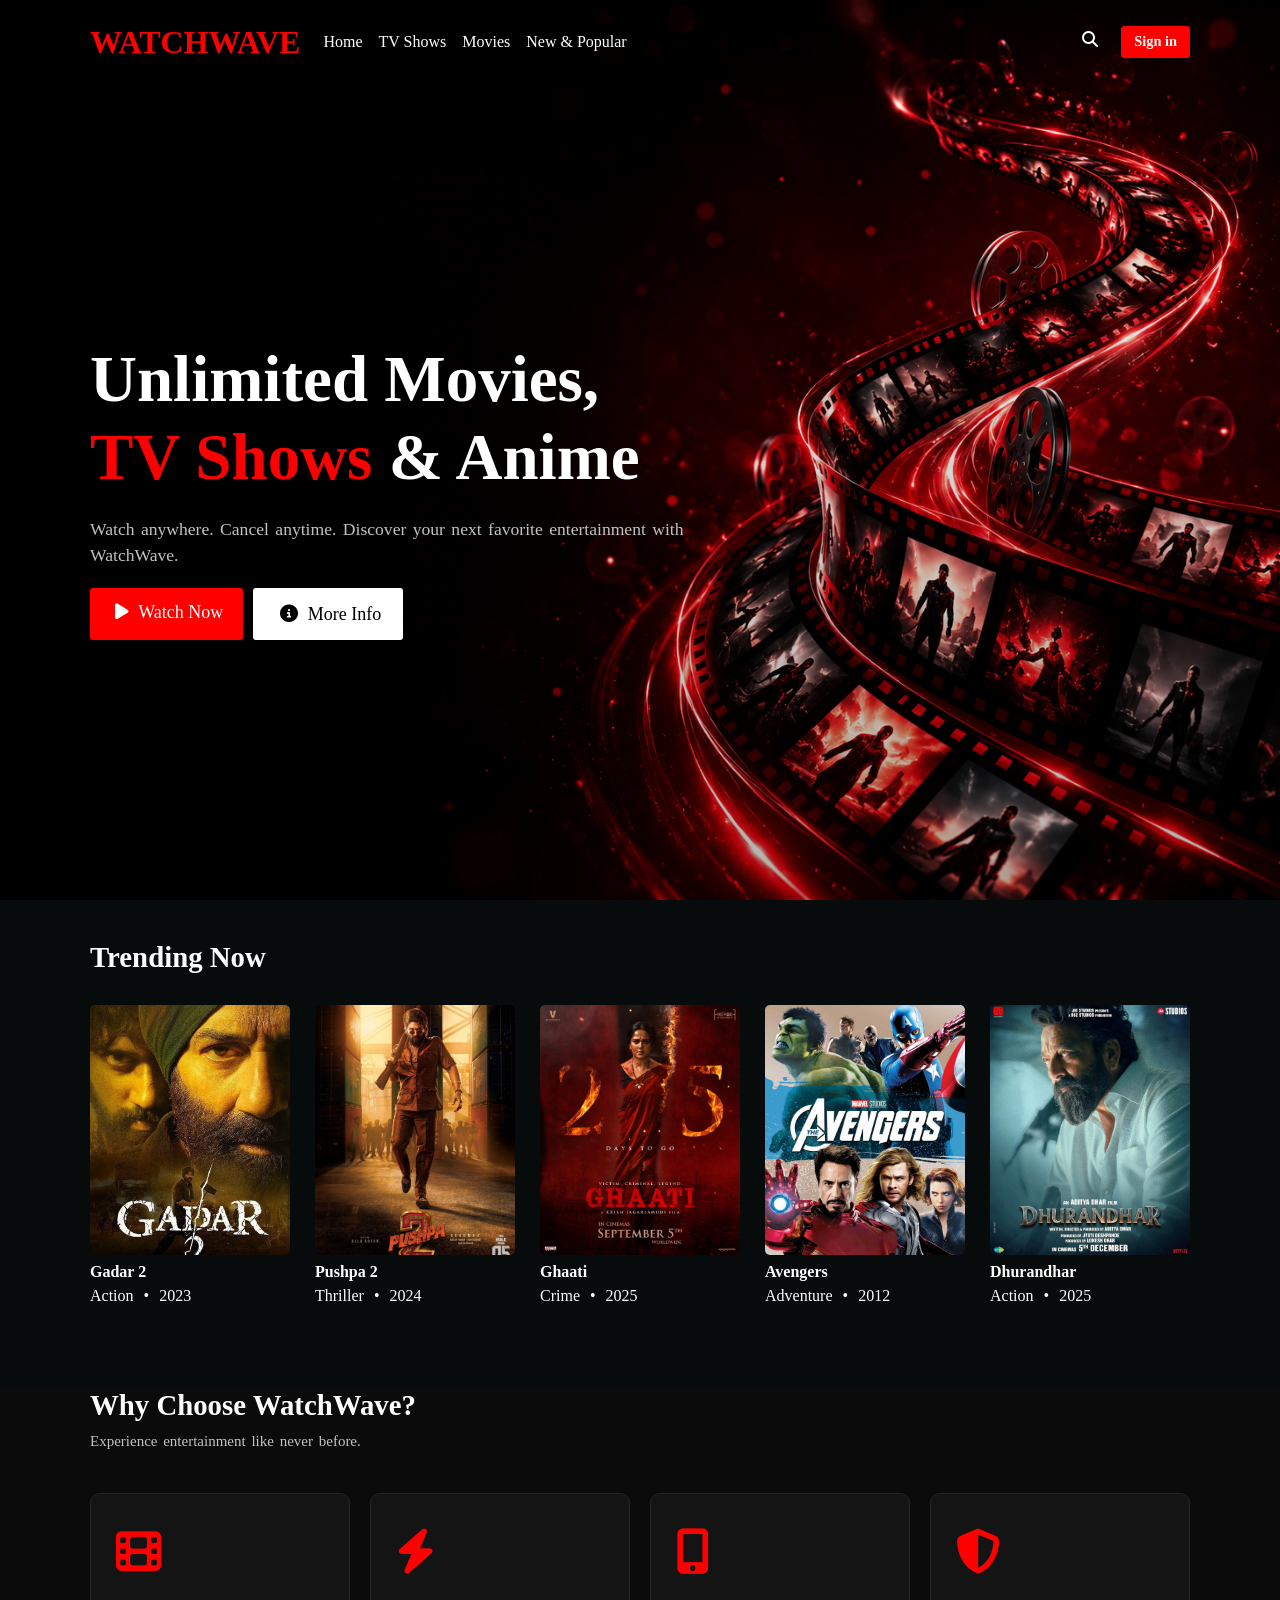
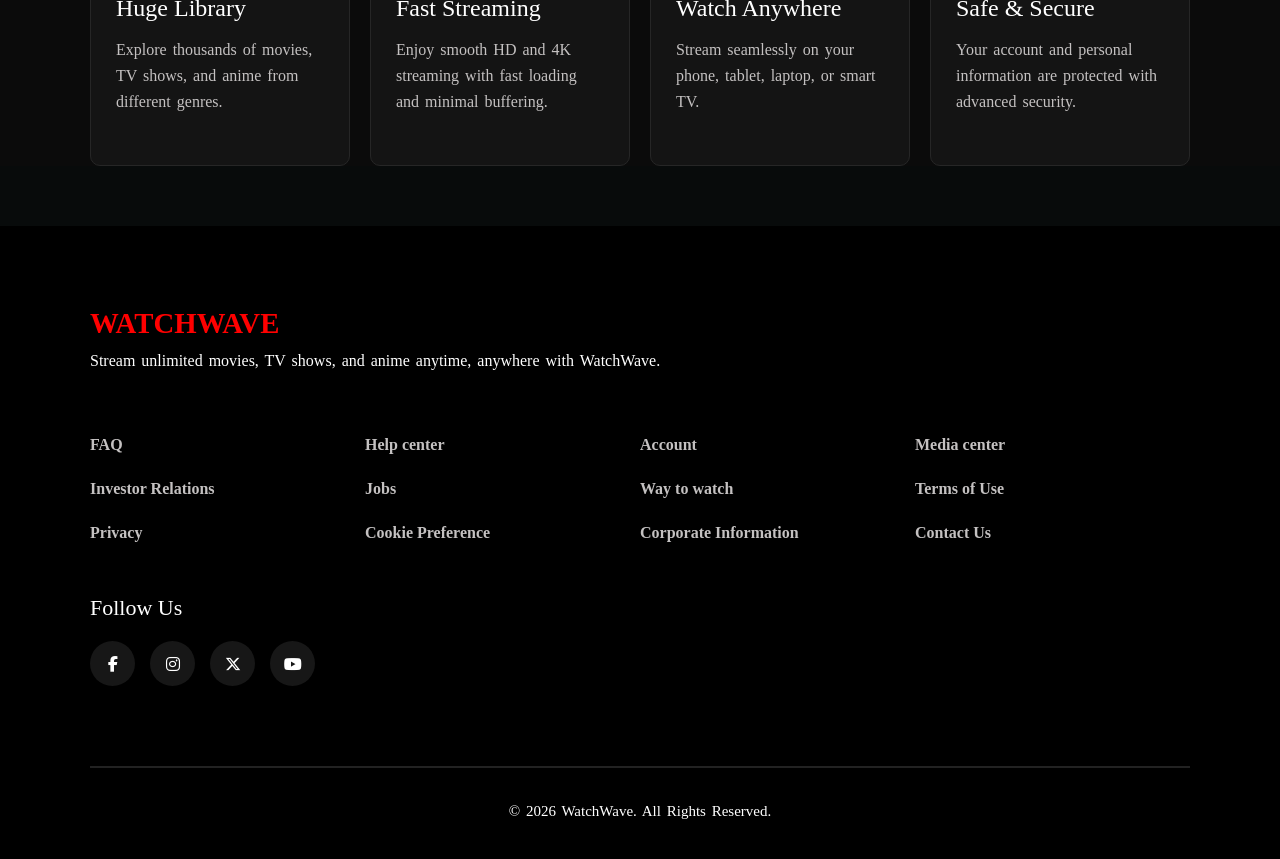
==== HTML/01-index.html @ ac5a66ee "Updated index.html, Add Faq page" ====
<!DOCTYPE html>
<html lang="en">

<head>
    <meta charset="UTF-8">
    <meta name="viewport" content="width=device-width, initial-scale=1.0">
    <title>Watchwave</title>
    <link rel="stylesheet" href="https://cdnjs.cloudflare.com/ajax/libs/font-awesome/6.5.1/css/all.min.css">
    <link href="https://cdn.jsdelivr.net/npm/bootstrap@5.3.8/dist/css/bootstrap.min.css" rel="stylesheet">
    <link rel="stylesheet" href="https://cdn.jsdelivr.net/npm/bootstrap-icons@1.11.3/font/bootstrap-icons.min.css">
    <link rel="icon" href="../Image/logo.png">
    <link rel="stylesheet" href="../CSS/01-index.css">
</head>

<body>
    <header>
        <nav class="navbar navbar-expand-lg">
            <div class="container">
                <div class="logo">
                    <button class="navbar-toggler" type="button" data-bs-toggle="collapse" data-bs-target="#navbarNav">
                        <span class="navbar-toggler-icon"></span>
                    </button>

                    <div class="navbar-logo">
                        WATCHWAVE
                    </div>
                </div>
                <div class="collapse navbar-collapse" id="navbarNav">
                    <ul class="navbar-nav">
                        <li class="nav-item"><a class="nav-link" href="#">Home</a></li>
                        <li class="nav-item"><a class="nav-link" href="#">TV Shows</a></li>
                        <li class="nav-item"><a class="nav-link" href="#">Movies</a></li>
                        <li class="nav-item"><a class="nav-link" href="#">New & Popular</a></li>
                    </ul>
                </div>
                <div class="navbar-content">
                    <button type="button" aria-label="search"><i class="fa-solid fa-search"></i></button>
                    <a href="../HTML/Sign-in.html">Sign in</a>
                </div>
            </div>
        </nav>
    </header>
    <main>
        <section class="Home">
            <div class="container welcome">
                <div class="home-content">
                    <h1>Unlimited Movies,<br><span>TV Shows </span>& Anime</h1>
                    <p>
                        Watch anywhere. Cancel anytime.
                        Discover your next favorite entertainment with WatchWave.
                    </p>
                    <div class="buttons">
                        <a href="#" class="watch">
                            <i class="fa-solid fa-play"></i>
                            Watch Now
                        </a>
                        <a href="#" class="info">
                            <i class="fa-solid fa-circle-info"></i>
                            More Info
                        </a>
                    </div>
                </div>
            </div>
        </section>
        <section class="Trending">
            <div class="container">
                <h2 class="heading">Trending Now</h2>
                <div class="movie-container">
                    <div class="movie">
                        <img src="../Image/movie1.jpeg" alt="Gadar 2 poster">
                        <div class="movie-name"><strong>Gadar 2</strong></div>
                        <div class="movie-date">
                            <span>Action</span>
                            <span>&bull;</span>
                            <span>2023</span>
                        </div>
                    </div>
                    <div class="movie">
                        <img src="../Image/movie2.jpeg" alt="Pushpa poster">
                        <div class="movie-name"><strong>Pushpa 2</strong></div>
                        <div class="movie-date">
                            <span>Thriller</span>
                            <span>&bull;</span>
                            <span>2024</span>
                        </div>
                    </div>
                    <div class="movie">
                        <img src="../Image/movie3.jpeg" alt="Ghaati poster">
                        <div class="movie-name"><strong>Ghaati</strong></div>
                        <div class="movie-date">
                            <span>Crime</span>
                            <span>&bull;</span>
                            <span>2025</span>
                        </div>
                    </div>
                    <div class="movie">
                        <img src="../Image/movie4.jpeg" alt="Avengers poster">
                        <div class="movie-name"><strong>Avengers</strong></div>
                        <div class="movie-date">
                            <span>Adventure</span>
                            <span>&bull;</span>
                            <span>2012</span>
                        </div>
                    </div>
                    <div class="movie">
                        <img src="../Image/movie5.jpeg" alt="Dhurandhar poster">
                        <div class="movie-name"><strong>Dhurandhar</strong></div>
                        <div class="movie-date">
                            <span>Action</span>
                            <span>&bull;</span>
                            <span>2025</span>
                        </div>
                    </div>
                    <div class="movie">
                        <img src="../Image/movie6.jpeg" alt="Jan neta poster">
                        <div class="movie-name"><strong>Jan Neta</strong></div>
                        <div class="movie-date">
                            <span>Action</span>
                            <span>&bull;</span>
                            <span>Upcoming</span>
                        </div>
                    </div>
                    <div class="movie">
                        <img src="../Image/movie7.jpeg" alt="Bloody daddy poster">
                        <div class="movie-name"><strong>Bloody Daddy</strong></div>
                        <div class="movie-date">
                            <span>Thriller</span>
                            <span>&bull;</span>
                            <span>2023</span>
                        </div>
                    </div>
                    <div class="movie">
                        <img src="../Image/movie8.jpeg" alt="Jailer poster">
                        <div class="movie-name"><strong>Jailer</strong></div>
                        <div class="movie-date">
                            <span>Action</span>
                            <span>&bull;</span>
                            <span>2023</span>
                        </div>
                    </div>
                    <div class="movie">
                        <img src="../Image/movie9.jpeg" alt="Nagabandham poster">
                        <div class="movie-name"><strong>Nagabandham</strong></div>
                        <div class="movie-date">
                            <span>Thriller</span>
                            <span>&bull;</span>
                            <span>2026</span>
                        </div>
                    </div>
                    <div class="movie">
                        <img src="../Image/movie10.jpeg" alt="Peddi poster">
                        <div class="movie-name"><strong>Peddi</strong></div>
                        <div class="movie-date">
                            <span>Sport</span>
                            <span>&bull;</span>
                            <span>2026</span>
                        </div>
                    </div>
                </div>
            </div>
        </section>
        <section class="why-watchwave">
            <div class="container">
                <div class="section-title">
                    <h2>Why Choose WatchWave?</h2>
                    <p>Experience entertainment like never before.</p>
                </div>
                <div class="feature-container">
                    <div class="feature-card">
                        <i class="fa-solid fa-film"></i>
                        <h3>Huge Library</h3>
                        <p>
                            Explore thousands of movies, TV shows, and anime from different genres.
                        </p>
                    </div>
                    <div class="feature-card">
                        <i class="fa-solid fa-bolt"></i>
                        <h3>Fast Streaming</h3>
                        <p>
                            Enjoy smooth HD and 4K streaming with fast loading and minimal buffering.
                        </p>
                    </div>
                    <div class="feature-card">
                        <i class="fa-solid fa-mobile-screen-button"></i>
                        <h3>Watch Anywhere</h3>
                        <p>
                            Stream seamlessly on your phone, tablet, laptop, or smart TV.
                        </p>
                    </div>
                    <div class="feature-card">
                        <i class="fa-solid fa-shield-halved"></i>
                        <h3>Safe & Secure</h3>
                        <p>
                            Your account and personal information are protected with advanced security.
                        </p>
                    </div>
                </div>
            </div>
        </section>
    </main>
    <footer>
        <div class="container">
            <div class="footer-logo">
                <h2>WATCHWAVE</h2>
                <p>
                    Stream unlimited movies, TV shows, and anime anytime, anywhere with WatchWave.
                </p>
            </div>
            <div class="footer-item">
                <ul>
                    <li><a href="../HTML/02-faq.html">FAQ</a></li>
                    <li><a href="../HTML/06-investor.html">Investor Relations</a></li>
                    <li><a href="../HTML/10-privacy.html">Privacy</a></li>

                </ul>
                <ul>
                    <li><a href="../HTML/03-help-center.html">Help center</a></li>
                    <li><a href="../HTML/07-job.html">Jobs</a></li>
                    <li><a href="../HTML/11-cookie.html">Cookie Preference</a></li>

                </ul>
                <ul>
                    <li><a href="../HTML/04-sign-in.html">Account</a></li>
                    <li><a href="../HTML/08-way-to-watch.html">Way to watch</a></li>
                    <li><a href="../HTML/12-corporate.html">Corporate Information</a></li>
                </ul>
                <ul>
                    <li><a href="../HTML/05-media-center.html">Media center</a></li>
                    <li><a href="../HTML/09-term-of-use.html">Terms of Use</a></li>
                    <li><a href="../HTML/13-contact-us.html">Contact Us</a></li>
                </ul>
            </div>
            <div class="footer-social">
                <h3>Follow Us</h3>
                <div class="social-icons">
                    <a href="#"><i class="fab fa-facebook-f"></i></a>
                    <a href="#"><i class="fab fa-instagram"></i></a>
                    <a href="#"><i class="fab fa-x-twitter"></i></a>
                    <a href="#"><i class="fab fa-youtube"></i></a>
                </div>
            </div>
            <hr>
            <div class="copyright">
                <p>© 2026 WatchWave. All Rights Reserved.</p>
            </div>
        </div>
    </footer>


    <script src="https://cdn.jsdelivr.net/npm/bootstrap@5.3.8/dist/js/bootstrap.bundle.min.js"></script>
</body>

</html>
---- CSS/01-index.css ----
* {
    padding: 0;
    margin: 0;
    box-sizing: border-box;
}

body {
    font-family: auto;
    background-color: rgb(8, 11, 11);

}

html {
    scroll-behavior: smooth;
}

.container {
    padding-inline: 20px;
}

.Home {
    background-image: linear-gradient(rgba(0, 0, 0, -0.2), rgba(0, 0, 0, .3)), url(../Image/Background.png);
    height: 100vh;
    background-size: cover;
    background-repeat: no-repeat;
    position: relative;
    background-position: center center;
}

header {
    position: absolute;
    width: 100%;
}

.navbar .container {
    z-index: 2;
    padding: 10px 20px;
}

a {
    text-decoration: none;
}

p {
    word-spacing: 2px;
    color: rgb(196, 193, 193);
}

.logo {
    display: flex;
    align-items: center;
    text-align: center;
}

.navbar-logo {
    color: red;
    font-size: 2rem;
    font-weight: 600;
}

.navbar-toggler-icon {
    filter: brightness(0) invert(1);
}

.navbar-toggler:focus {
    box-shadow: none;
}

.navbar-nav {
    padding: 0px 0px 0px 15px;
}

.nav-link {
    color: white;
    transition: .3s;
}

.nav-link:hover {
    color: red;
}

.navbar-content {
    display: flex;
    justify-content: space-between;
    max-width: 120px;
    width: 100%;
}

.navbar button {
    background: transparent;
    color: white;
    border: none;
    padding: 0px 12px 4px 12px;
    cursor: pointer;
}

.navbar-content a {
    background-color: red;
    color: white;
    border: 1px solid red;
    border-radius: 3px;
    padding: 4px 12px;
    font-size: 0.9rem;
    font-weight: 600;
    transition: .3s;
}

.navbar-content a:hover {
    background: #c40000;
    border-color: #c40000;
}

.welcome {
    display: flex;
    align-items: center;
    height: 100vh;
    color: white;
}

.home-content {
    max-width: 650px;
    margin-top: 80px;
    z-index: 2;
}

.home-content h1 {
    font-size: 65px;
    font-weight: revert;

}

.home-content h1 span {
    color: red;
}

.home-content p {
    font-size: 1.1rem;
    margin: 20px 0;
}

.buttons {
    display: flex;
    gap: 10px;
}

.buttons a {
    padding: 10px 20px;
    border-radius: 3px;
    font-size: 18px;
    transition: .3s;
}

.watch {
    background: red;
    color: white;
}

.watch:hover {
    background: #c40000;
}

.info {
    border: 2px solid white;
    background: white;
    color: black;
}

.buttons i {
    padding: 5px 5px 0px 5px;
}

.heading {
    font-size: 1.8rem;
    font-weight: 600;
    color: white;
    margin: 40px 0px 10px 0px;
}

.movie-container {
    display: flex;
    flex-direction: row;
    gap: 25px;
    overflow: auto;
    background: transparent;
}

::-webkit-scrollbar {
    display: none;
}

.movie {
    color: white;
    transition: 0.3s;
    margin: 20px 0px;
    cursor: pointer;
    transition: .3s;
}

.movie:hover {
    transform: translateY(-10px) scale(1.05);
}

.movie-container .movie:nth-child(1):hover {
    margin-left: 8px;
}

.movie img {
    width: 200px;
    height: 250px;

    border-radius: 5px;
    object-fit: cover;
}

.movie img:hover {
    border: 2px solid white;
}

.movie-name {
    margin: 5px 0px 0px 0px;
}

.movie-date {
    display: flex;
    gap: 10px;
    font-weight: 100;
}

.why-watchwave {
    background: #0b0b0b;
}

.why-watchwave .container {
    margin: 60px auto;
}

.section-title {

    margin-bottom: 40px;
}

.section-title h2 {
    font-size: 1.8rem;
    color: white;
    font-weight: 600;
}

.section-title p {

    font-size: 15px;
}

.feature-container {
    display: grid;
    grid-template-columns: repeat(4, 1fr);
    gap: 20px;
}

.feature-card {
    background: #141414;
    padding: 35px 25px;
    border-radius: 10px;
    transition: .3s;
    border: 1px solid #262626;
}

.feature-card:hover {
    transform: translateY(-10px);
    border-color: #E50914;
    box-shadow: 0 0 20px rgba(229, 9, 20, .3);
}

.feature-card i {
    font-size: 45px;
    color: red;
    margin-bottom: 20px;
}

.feature-card h3 {
    color: white;
    margin-bottom: 15px;
    font-size: 24px;
}

.feature-card p {
    line-height: 1.6;
    font-size: 16px;
}

footer {
    background-color: #000;
    padding: 40px 0px 20px 0px;
}

.footer-logo h2 {
    color: rgb(255, 0, 0);
    font-size: 1.8rem;
    font-weight: 600;
    padding: 40px 0px 0px 0px;
}

.footer-logo p {
    margin-bottom: 50px;
    font-size: 1rem;
    color: white;
}

.footer-item {
    display: grid;
    grid-template-columns: repeat(4, 1fr);
}

footer ul {
    padding-left: 0px;
    margin: 0px;


}

footer ul li {
    padding: 10px 0px;
    list-style: none;

}

footer a {
    color: rgb(196, 193, 193);
    font-weight: 600;

}

footer a:hover {
    text-decoration: underline;
    color: white;
}

.footer-social h3 {
    margin: 40px 0px 20px 0px;
    font-size: 22px;
    color: white;
}


.social-icons {
    display: flex;
    gap: 15px;
}

.social-icons a {
    width: 45px;
    height: 45px;
    background: #171717;
    color: white;
    display: flex;
    justify-content: center;
    align-items: center;
    border-radius: 50%;
    text-decoration: none;
    transition: .3s;

}

.social-icons a:hover {
    background: red;
    transform: translateY(-5px);
}

footer hr {
    margin: 5rem 0rem 2rem 0rem;
    border: 1px solid #222;
    opacity: 1.25;
}

.copyright p {
    text-align: center;
    color: white;
    font-size: 15px;
}


@media(max-width:991px) {
    .feature-container {
        grid-template-columns: repeat(2, 1fr);
    }
}


@media(max-width:768px) {
    .Home {
        background-position: 52% center;
    }

    .home-content h1 {
        font-size: 59px;
    }

    .heading {
        font-size: 1.5rem;
    }

    .movie img {
        width: 180px;
        height: 230px;
    }

    .feature-container {
        grid-template-columns: 1fr;
    }

    .footer-item {

        grid-template-columns: repeat(2, 1fr);
    }
}


@media(max-width:480px) {
    .navbar-logo {
        font-size: 1.5rem;

    }

    .navbar-content {
        max-width: 110px;
        width: 100%
    }

    .home-content h1 {
        font-size: 50px;
    }

    .home-content p {
        font-size: 1rem;
    }

    .home-content .buttons a {
        padding: 10px 15px;
    }

    .heading {
        font-size: 1.3rem;
    }

    .section-title h2 {
        font-size: 1.3rem;
    }

    .movie img {
        width: 150px;
        height: 200px;
    }

    .footer-item {
        grid-template-columns: 1fr;
    }

    .footer-logo {
        font-size: 1.5rem;
    }

    .footer-logo p {
        margin-bottom: 50px;
        font-size: .9rem;
    }

    footer ul li {
        padding: 7px 0px;
    }

    footer a {
        font-size: .8rem;
    }

    footer p {
        font-size: 0.7rem;
    }
}

@media(max-width:395px) {
    .navbar-content {
        margin: 10px 0px 0px 10px;
    }

    .buttons a {
        font-size: 14px;
    }
}
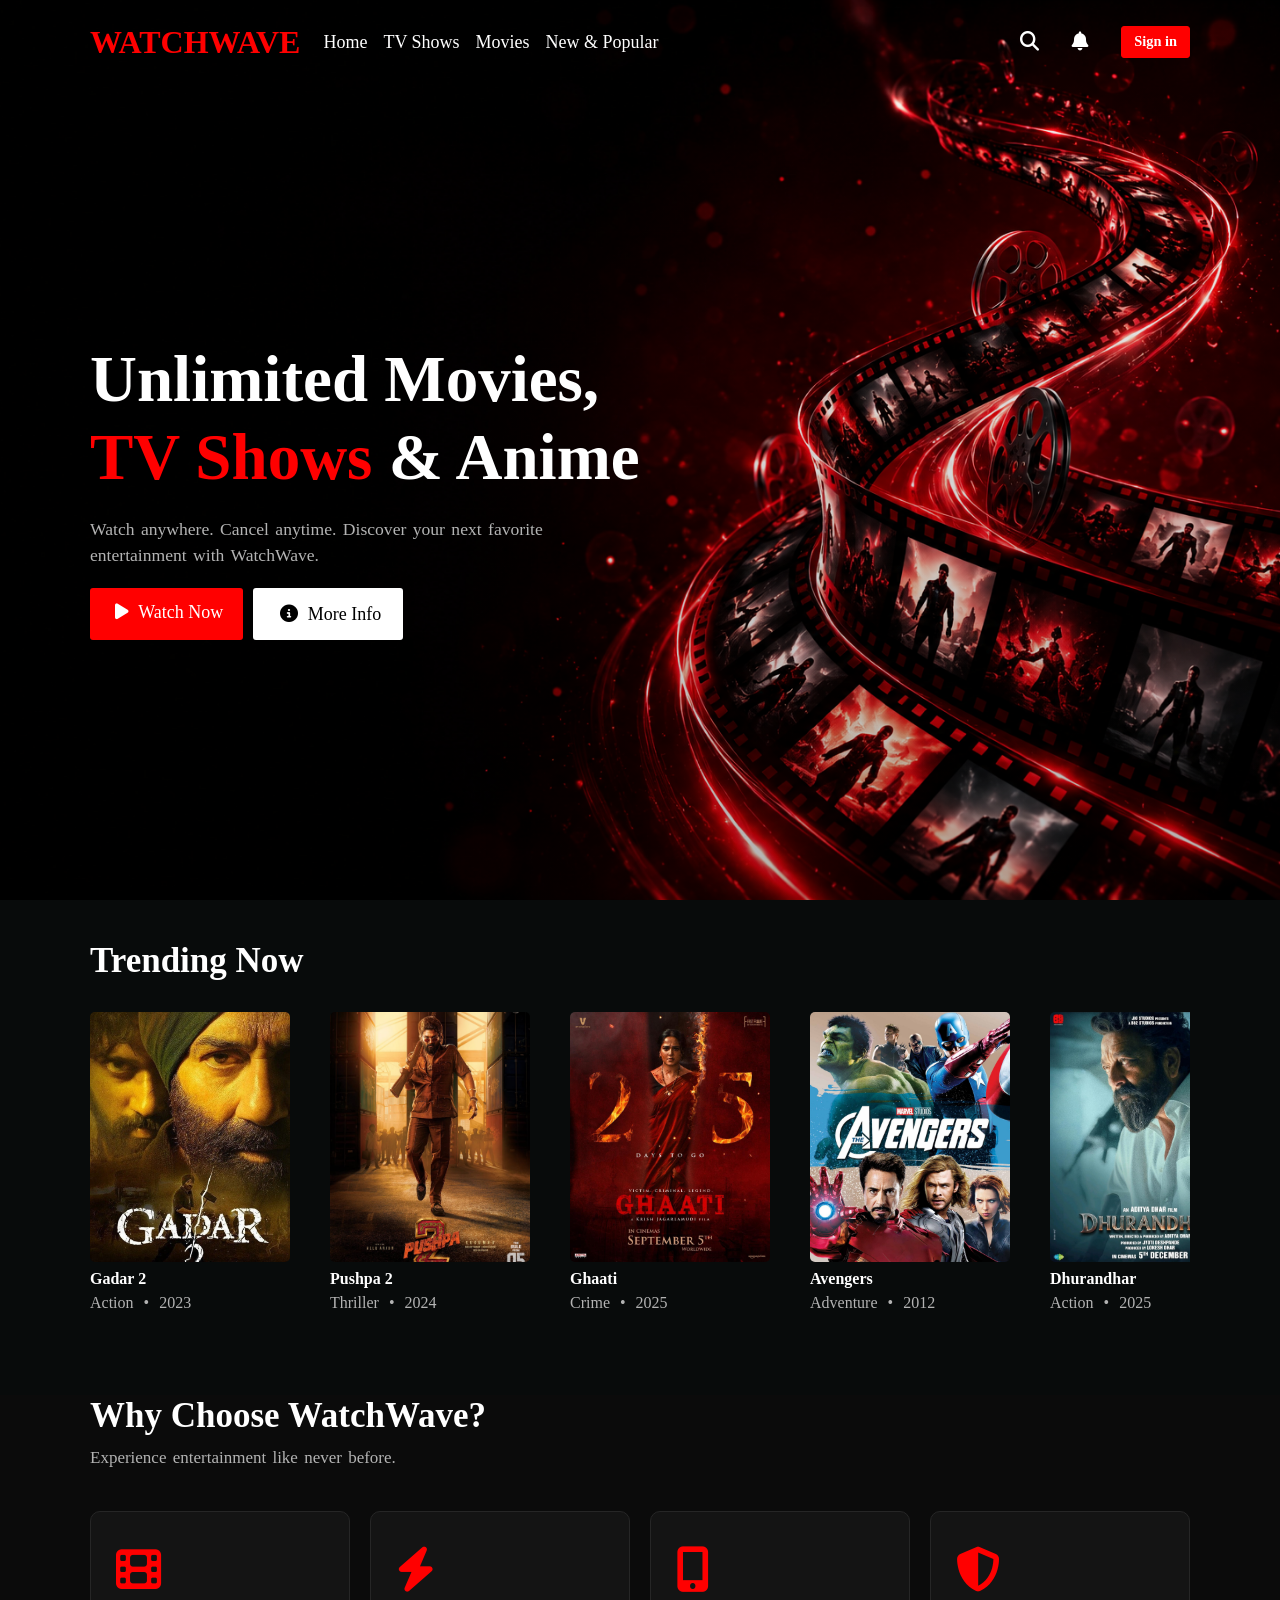
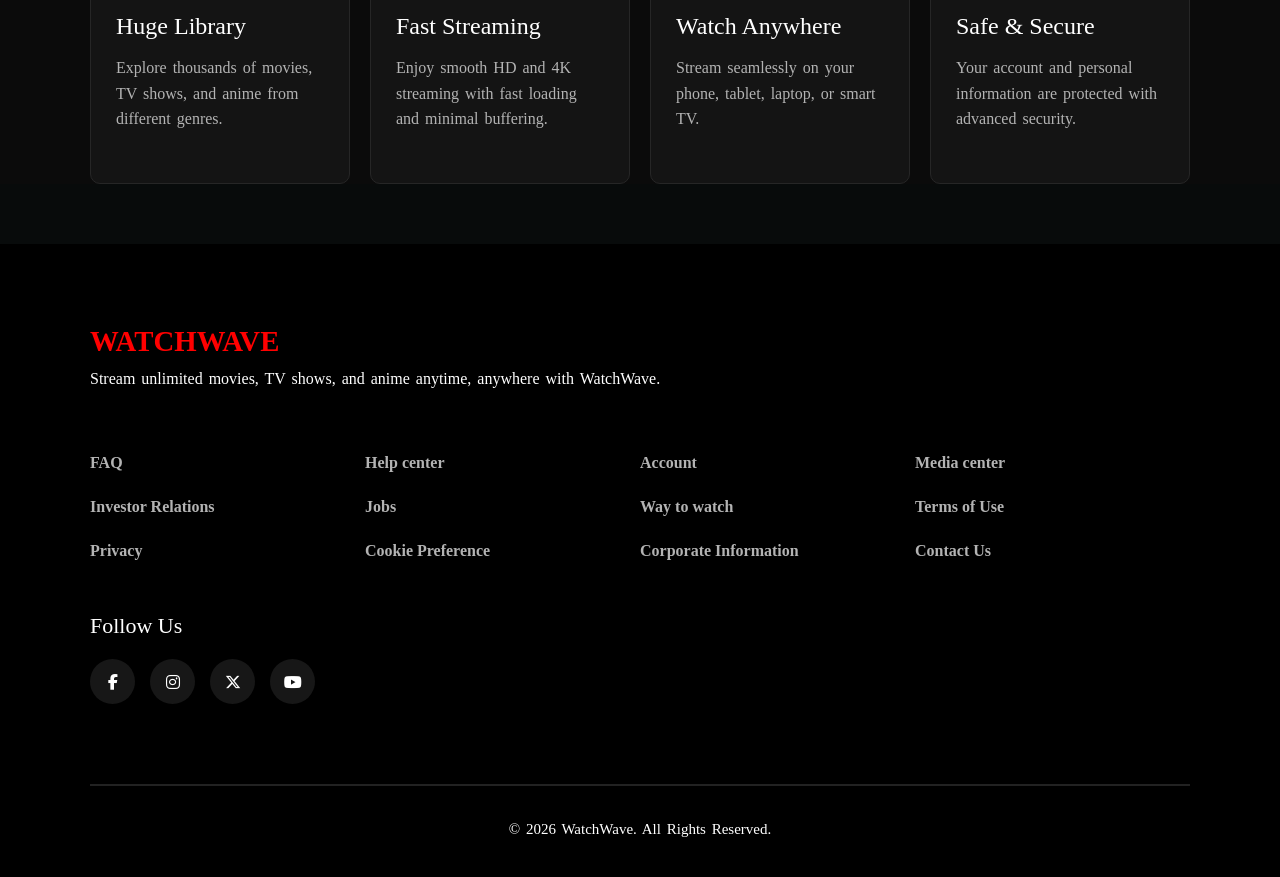
==== commit 83bc3aa8: "animation added" ====
--- a/HTML/01-index.html
+++ b/HTML/01-index.html
@@ -35,6 +35,7 @@
                 </div>
                 <div class="navbar-content">
                     <button type="button" aria-label="search"><i class="fa-solid fa-search"></i></button>
+                    <button type="button" aria-label="search"><i class="fa-solid fa-bell"></i></button>
                     <a href="../HTML/Sign-in.html">Sign in</a>
                 </div>
             </div>
--- a/CSS/01-index.css
+++ b/CSS/01-index.css
@@ -43,7 +43,7 @@
 
 p {
     word-spacing: 2px;
-    color: rgb(196, 193, 193);
+    color: #B3B3B3;
 }
 
 .logo {
@@ -73,6 +73,7 @@
 .nav-link {
     color: white;
     transition: .3s;
+    font-size: large;
 }
 
 .nav-link:hover {
@@ -82,7 +83,7 @@
 .navbar-content {
     display: flex;
     justify-content: space-between;
-    max-width: 120px;
+    max-width: 170px;
     width: 100%;
 }
 
@@ -90,8 +91,8 @@
     background: transparent;
     color: white;
     border: none;
-    padding: 0px 12px 4px 12px;
     cursor: pointer;
+    font-size: larger;
 }
 
 .navbar-content a {
@@ -126,7 +127,17 @@
 .home-content h1 {
     font-size: 65px;
     font-weight: revert;
-
+    opacity: 0;
+    transform: translateY(40px);
+    animation: fadeup 1s ease forwards;
+
+}
+
+@keyframes fadeup {
+    to {
+        opacity: 1;
+        transform: translateY(0);
+    }
 }
 
 .home-content h1 span {
@@ -136,7 +147,14 @@
 .home-content p {
     font-size: 1.1rem;
     margin: 20px 0;
-}
+    max-width: 500px;
+    width: 100%;
+    opacity: 0;
+    transform: translateY(40px);
+    animation: fadeup 1s ease forwards;
+    animation-delay: .3s;
+}
+
 
 .buttons {
     display: flex;
@@ -153,6 +171,10 @@
 .watch {
     background: red;
     color: white;
+    opacity: 0;
+    transform: translateY(40px);
+    animation: fadeup 1s ease forwards;
+    animation-delay: .6s;
 }
 
 .watch:hover {
@@ -163,6 +185,10 @@
     border: 2px solid white;
     background: white;
     color: black;
+    opacity: 0;
+    transform: translateY(40px);
+    animation: fadeup 1s ease forwards;
+    animation-delay: .6s;
 }
 
 .buttons i {
@@ -170,7 +196,7 @@
 }
 
 .heading {
-    font-size: 1.8rem;
+    font-size: 35px;
     font-weight: 600;
     color: white;
     margin: 40px 0px 10px 0px;
@@ -179,7 +205,7 @@
 .movie-container {
     display: flex;
     flex-direction: row;
-    gap: 25px;
+    gap: 40px;
     overflow: auto;
     background: transparent;
 }
@@ -190,10 +216,9 @@
 
 .movie {
     color: white;
-    transition: 0.3s;
     margin: 20px 0px;
     cursor: pointer;
-    transition: .3s;
+    transition: .5s;
 }
 
 .movie:hover {
@@ -214,6 +239,7 @@
 
 .movie img:hover {
     border: 2px solid white;
+    box-shadow: 0 0 10px white;
 }
 
 .movie-name {
@@ -223,11 +249,11 @@
 .movie-date {
     display: flex;
     gap: 10px;
-    font-weight: 100;
+    color: #B3B3B3;
 }
 
 .why-watchwave {
-    background: #0b0b0b;
+    background: #0B0B0B;
 }
 
 .why-watchwave .container {
@@ -240,14 +266,14 @@
 }
 
 .section-title h2 {
-    font-size: 1.8rem;
+    font-size: 35px;
     color: white;
     font-weight: 600;
 }
 
 .section-title p {
 
-    font-size: 15px;
+    font-size: 17px;
 }
 
 .feature-container {
@@ -267,7 +293,7 @@
 .feature-card:hover {
     transform: translateY(-10px);
     border-color: #E50914;
-    box-shadow: 0 0 20px rgba(229, 9, 20, .3);
+    box-shadow: 0 0 10px red;
 }
 
 .feature-card i {
@@ -293,7 +319,7 @@
 }
 
 .footer-logo h2 {
-    color: rgb(255, 0, 0);
+    color: red;
     font-size: 1.8rem;
     font-weight: 600;
     padding: 40px 0px 0px 0px;
@@ -324,7 +350,7 @@
 }
 
 footer a {
-    color: rgb(196, 193, 193);
+    color: #B3B3B3;
     font-weight: 600;
 
 }
@@ -394,8 +420,13 @@
         font-size: 59px;
     }
 
-    .heading {
+    .heading,
+    .section-title h2 {
         font-size: 1.5rem;
+    }
+
+    .section-title p {
+        font-size: 15px;
     }
 
     .movie img {
@@ -421,8 +452,12 @@
     }
 
     .navbar-content {
-        max-width: 110px;
+        max-width: 154px;
         width: 100%
+    }
+
+    .navbar button {
+        font-size: medium;
     }
 
     .home-content h1 {
@@ -435,14 +470,6 @@
 
     .home-content .buttons a {
         padding: 10px 15px;
-    }
-
-    .heading {
-        font-size: 1.3rem;
-    }
-
-    .section-title h2 {
-        font-size: 1.3rem;
     }
 
     .movie img {
@@ -476,7 +503,7 @@
     }
 }
 
-@media(max-width:395px) {
+@media(max-width:402px) {
     .navbar-content {
         margin: 10px 0px 0px 10px;
     }
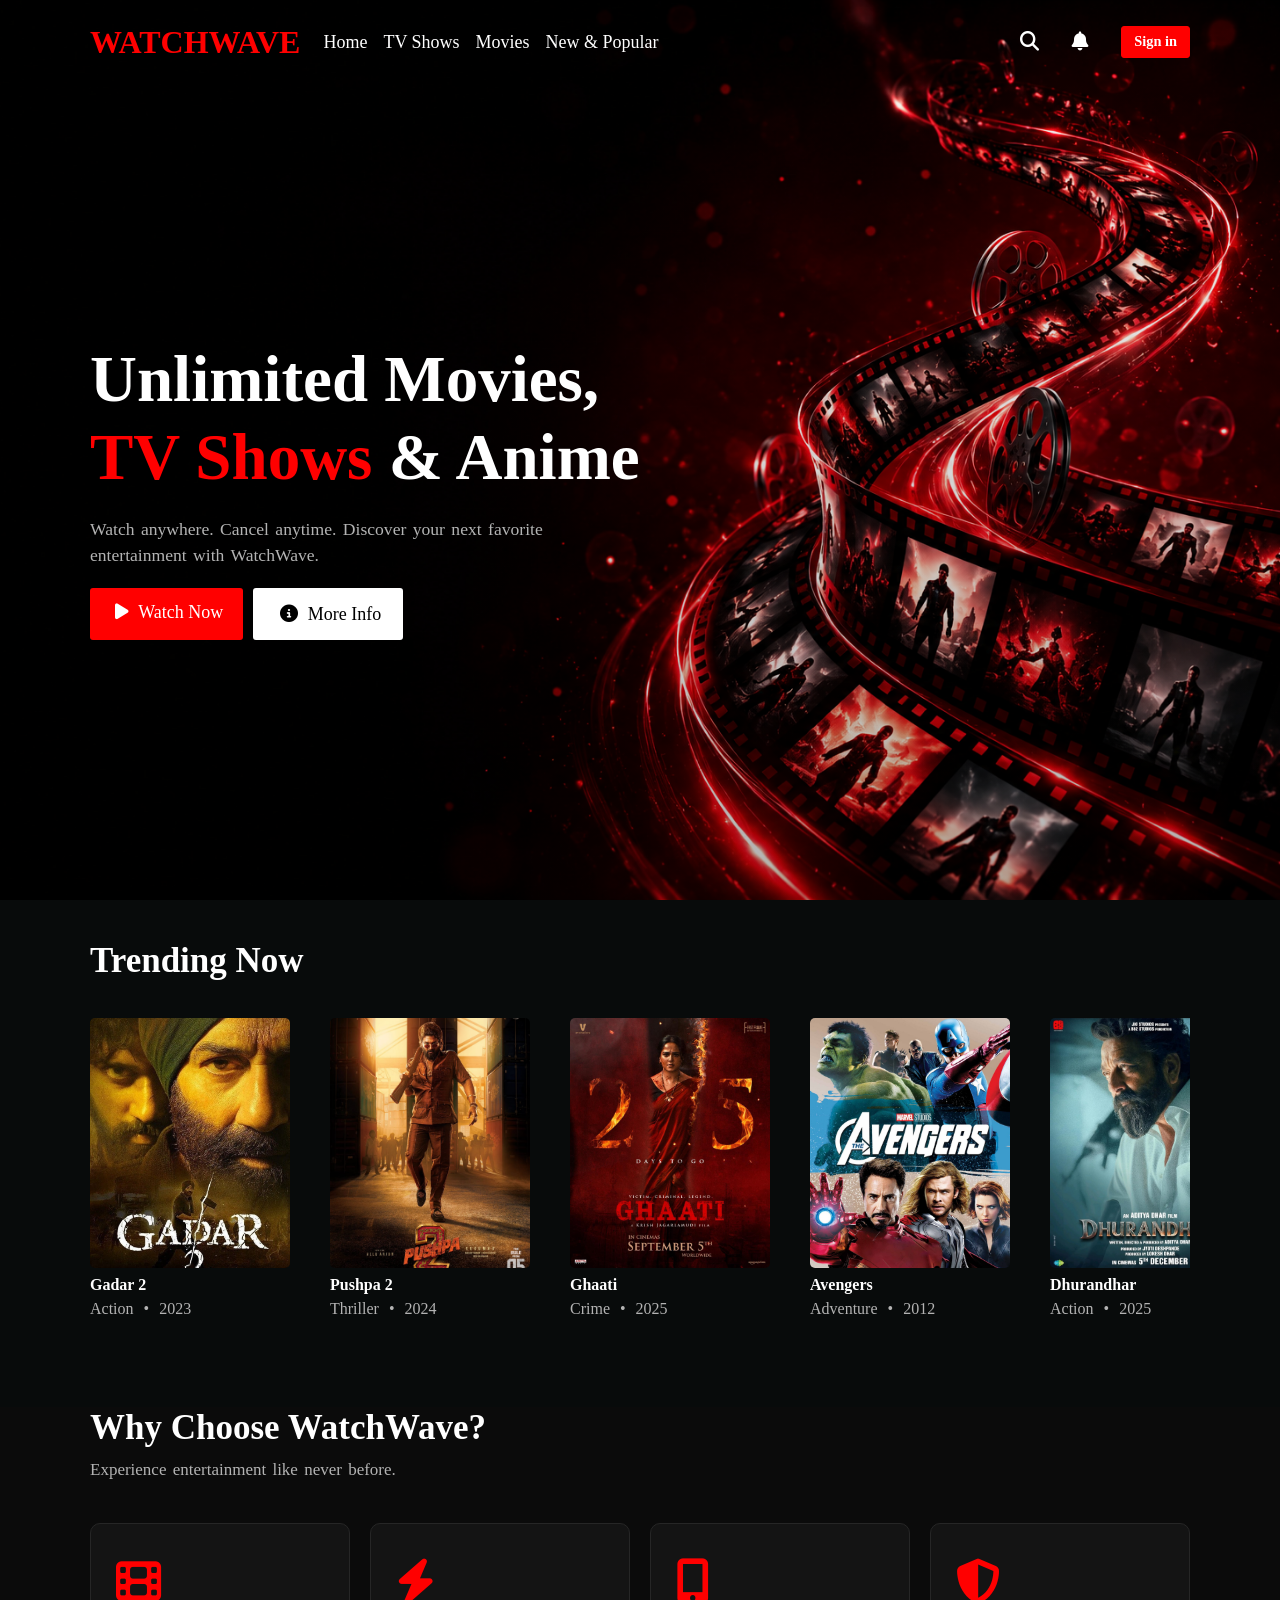
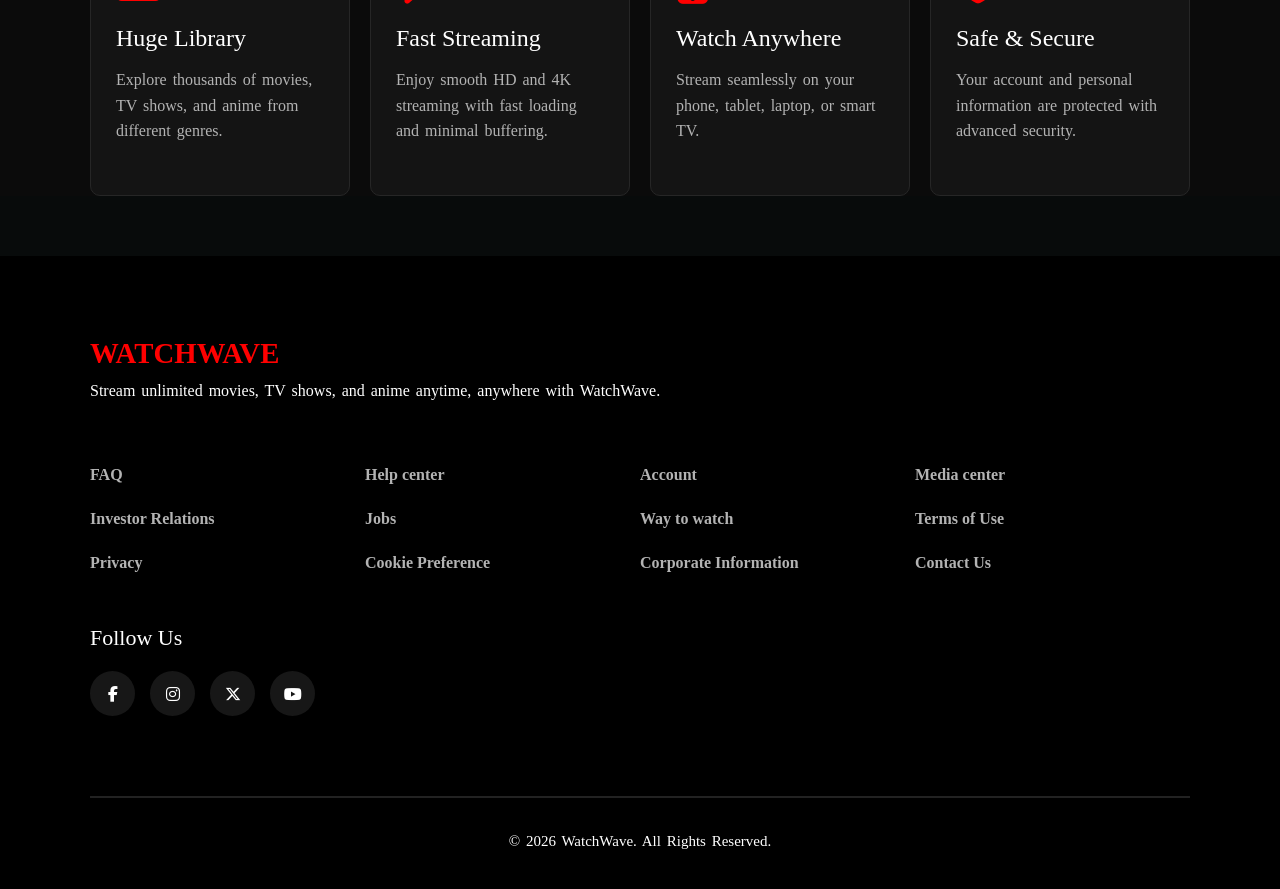
==== commit 684ddbdd: "navbar, home content animation added" ====
--- a/HTML/01-index.html
+++ b/HTML/01-index.html
@@ -27,16 +27,17 @@
                 </div>
                 <div class="collapse navbar-collapse" id="navbarNav">
                     <ul class="navbar-nav">
-                        <li class="nav-item"><a class="nav-link" href="#">Home</a></li>
-                        <li class="nav-item"><a class="nav-link" href="#">TV Shows</a></li>
-                        <li class="nav-item"><a class="nav-link" href="#">Movies</a></li>
-                        <li class="nav-item"><a class="nav-link" href="#">New & Popular</a></li>
+                        <li class="nav-item"><a class="nav-link" href="Home" style="--i:1;">Home</a></li>
+                        <li class="nav-item"><a class="nav-link" href="TV shows" style="--i:2;">TV Shows</a></li>
+                        <li class="nav-item"><a class="nav-link" href="Movies" style="--i:3;">Movies</a></li>
+                        <li class="nav-item"><a class="nav-link" href="New & Popular" style="--i:4;">New & Popular</a>
+                        </li>
                     </ul>
                 </div>
                 <div class="navbar-content">
-                    <button type="button" aria-label="search"><i class="fa-solid fa-search"></i></button>
-                    <button type="button" aria-label="search"><i class="fa-solid fa-bell"></i></button>
-                    <a href="../HTML/Sign-in.html">Sign in</a>
+                    <button type="button" aria-label="search"><i class="fa-solid fa-search" style="--i:1"></i></button>
+                    <button type="button" aria-label="search"><i class="fa-solid fa-bell" style="--i:2"></i></button>
+                    <a href="../HTML/Sign-in.html" style="--i:3">Sign in</a>
                 </div>
             </div>
         </nav>
--- a/CSS/01-index.css
+++ b/CSS/01-index.css
@@ -56,10 +56,27 @@
     color: red;
     font-size: 2rem;
     font-weight: 600;
+    opacity: 0;
+    animation: slideRight 2s ease forwards;
+
+}
+
+@keyframes slideRight {
+    0% {
+        transform: translateX(-100px);
+        opacity: 0;
+    }
+
+    100% {
+        transform: translateX(0);
+        opacity: 1;
+    }
 }
 
 .navbar-toggler-icon {
     filter: brightness(0) invert(1);
+    opacity: 0;
+    animation: slideRight 2s ease forwards;
 }
 
 .navbar-toggler:focus {
@@ -74,6 +91,21 @@
     color: white;
     transition: .3s;
     font-size: large;
+    opacity: 0;
+    animation: slideTop .6s ease forwards;
+    animation-delay: calc(.1s * var(--i));
+}
+
+@keyframes slideTop {
+    0% {
+        transform: translateY(100px);
+        opacity: 0;
+    }
+
+    100% {
+        transform: translateY(0);
+        opacity: 1;
+    }
 }
 
 .nav-link:hover {
@@ -85,6 +117,13 @@
     justify-content: space-between;
     max-width: 170px;
     width: 100%;
+}
+
+.navbar-content i,
+.navbar-content a {
+    opacity: 0;
+    animation: slideTop .6s ease forwards;
+    animation-delay: calc(.1s * var(--i));
 }
 
 .navbar button {
@@ -128,15 +167,20 @@
     font-size: 65px;
     font-weight: revert;
     opacity: 0;
-    transform: translateY(40px);
-    animation: fadeup 1s ease forwards;
-
-}
-
-@keyframes fadeup {
-    to {
+    animation: slideRight 1s ease forwards;
+    animation-delay: .8s;
+
+}
+
+@keyframes slideRight {
+    0% {
+        transform: translateX(-100px);
+        opacity: 0;
+    }
+
+    100% {
+        transform: translateX(0);
         opacity: 1;
-        transform: translateY(0);
     }
 }
 
@@ -150,9 +194,20 @@
     max-width: 500px;
     width: 100%;
     opacity: 0;
-    transform: translateY(40px);
-    animation: fadeup 1s ease forwards;
-    animation-delay: .3s;
+    animation: slideLeft 1s ease forwards;
+    animation-delay: .8s;
+}
+
+@keyframes slideLeft {
+    0% {
+        transform: translateX(100px);
+        opacity: 0;
+    }
+
+    100% {
+        transform: translateX(0);
+        opacity: 1;
+    }
 }
 
 
@@ -172,9 +227,21 @@
     background: red;
     color: white;
     opacity: 0;
-    transform: translateY(40px);
-    animation: fadeup 1s ease forwards;
-    animation-delay: .6s;
+    animation: slideTop 1s ease forwards;
+    animation-delay: .8s;
+
+}
+
+@keyframes slideTop {
+    0% {
+        transform: translateY(100px);
+        opacity: 0;
+    }
+
+    100% {
+        transform: translateY(0);
+        opacity: 1;
+    }
 }
 
 .watch:hover {
@@ -186,9 +253,9 @@
     background: white;
     color: black;
     opacity: 0;
-    transform: translateY(40px);
-    animation: fadeup 1s ease forwards;
-    animation-delay: .6s;
+    animation: slideTop 1s ease forwards;
+    animation-delay: .8s;
+
 }
 
 .buttons i {
@@ -216,9 +283,10 @@
 
 .movie {
     color: white;
-    margin: 20px 0px;
+    margin: 26px 0px;
     cursor: pointer;
     transition: .5s;
+    border-radius: 5px;
 }
 
 .movie:hover {
@@ -505,7 +573,7 @@
 
 @media(max-width:402px) {
     .navbar-content {
-        margin: 10px 0px 0px 10px;
+        margin: 10px 0px 0px 18px;
     }
 
     .buttons a {
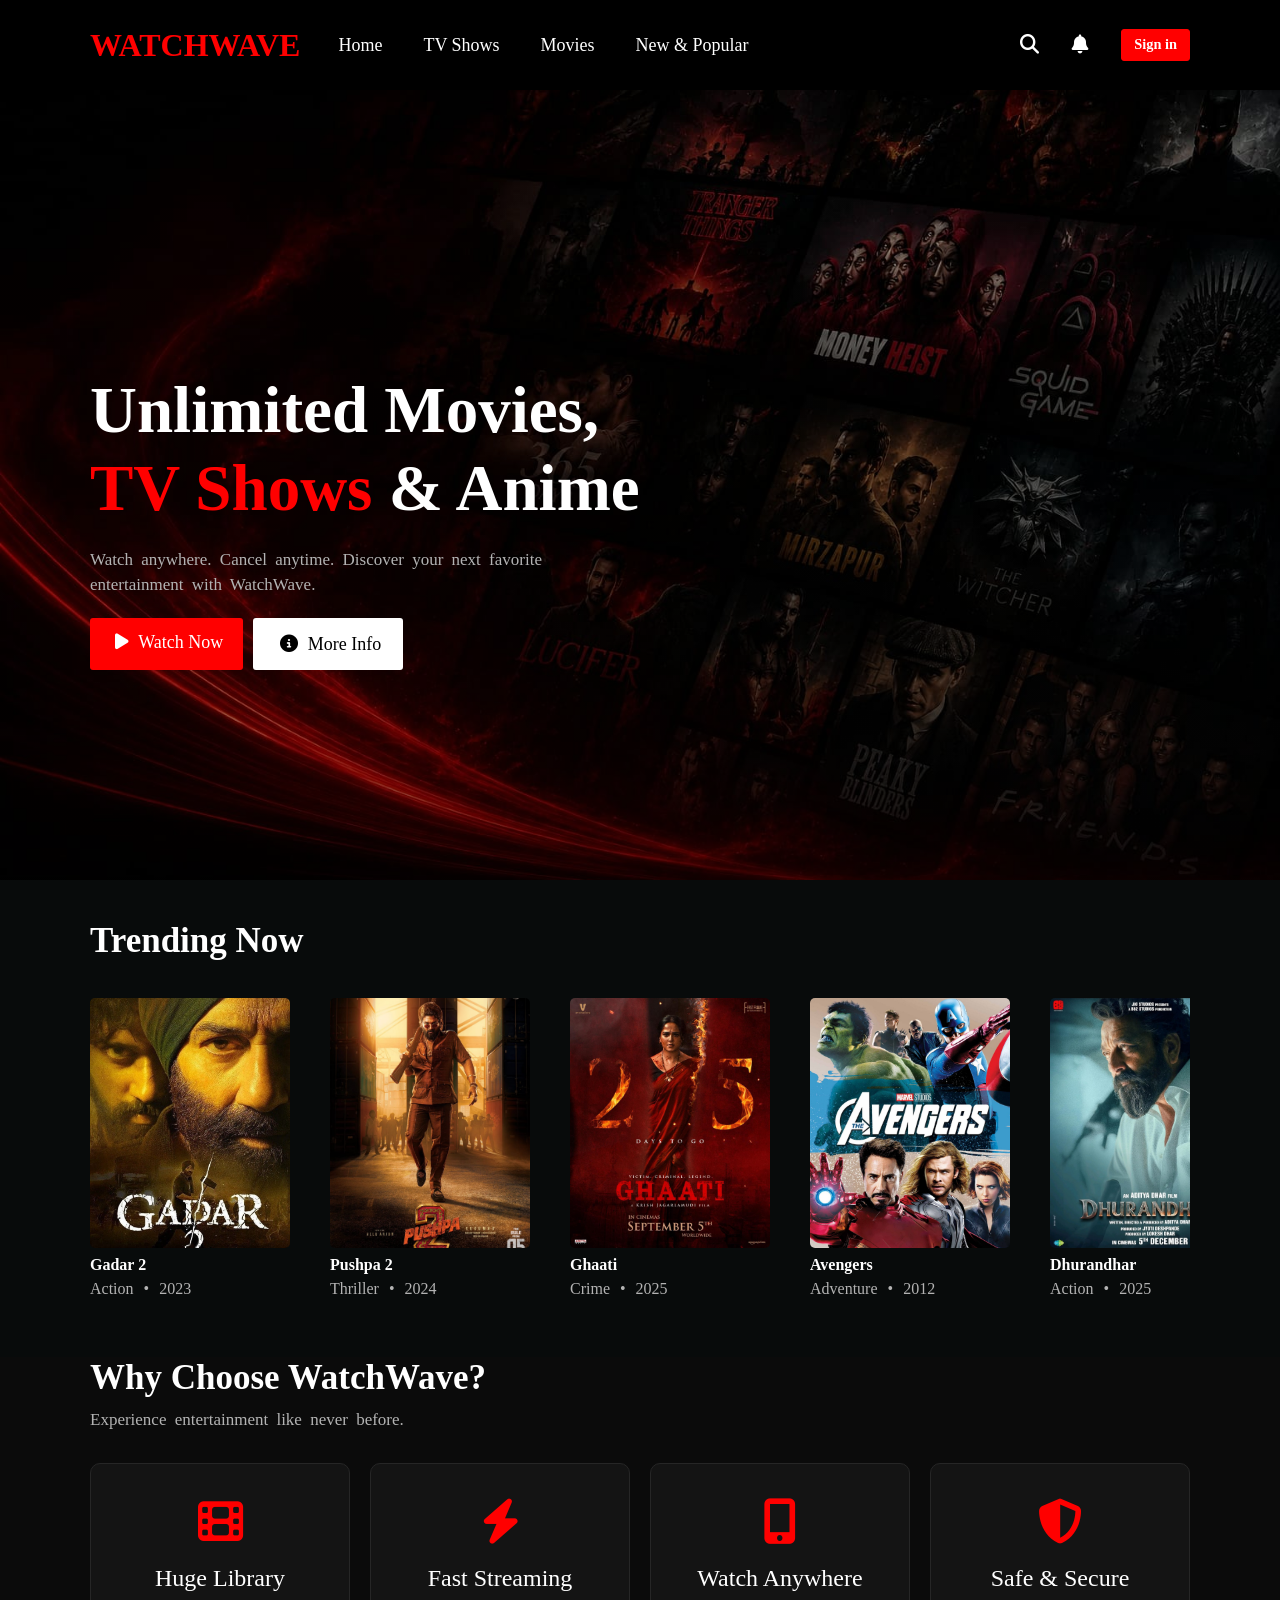
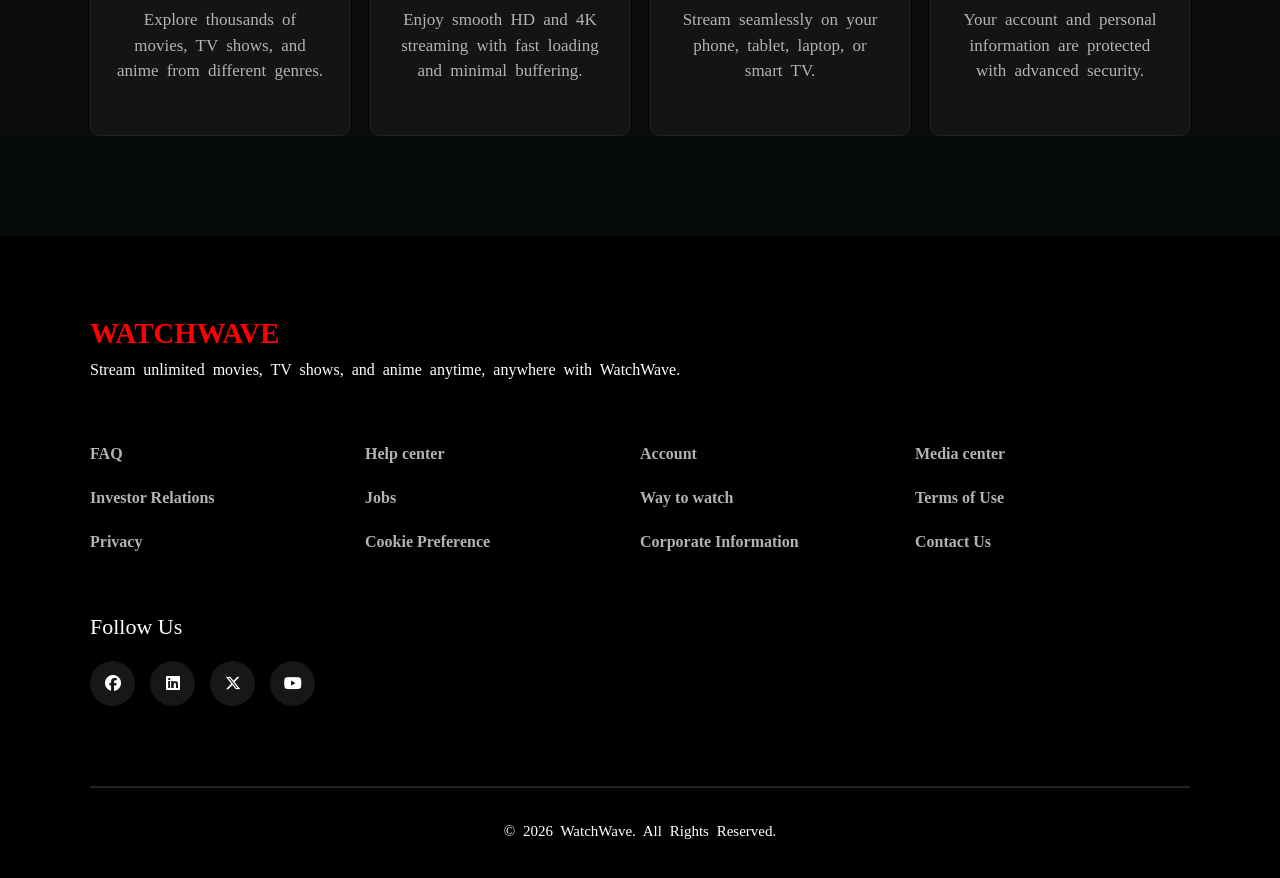
==== commit 8dba9c61: "Color Combination Change" ====
--- a/HTML/01-index.html
+++ b/HTML/01-index.html
@@ -37,7 +37,7 @@
                 <div class="navbar-content">
                     <button type="button" aria-label="search"><i class="fa-solid fa-search" style="--i:1"></i></button>
                     <button type="button" aria-label="search"><i class="fa-solid fa-bell" style="--i:2"></i></button>
-                    <a href="../HTML/Sign-in.html" style="--i:3">Sign in</a>
+                    <a href="../HTML/04-sign-in.html" style="--i:3">Sign in</a>
                 </div>
             </div>
         </nav>
@@ -69,7 +69,9 @@
                 <h2 class="heading">Trending Now</h2>
                 <div class="movie-container">
                     <div class="movie">
+                        <div class="movie-image">
                         <img src="../Image/movie1.jpeg" alt="Gadar 2 poster">
+                        </div>
                         <div class="movie-name"><strong>Gadar 2</strong></div>
                         <div class="movie-date">
                             <span>Action</span>
@@ -78,7 +80,9 @@
                         </div>
                     </div>
                     <div class="movie">
+                        <div class="movie-image">
                         <img src="../Image/movie2.jpeg" alt="Pushpa poster">
+                        </div>
                         <div class="movie-name"><strong>Pushpa 2</strong></div>
                         <div class="movie-date">
                             <span>Thriller</span>
@@ -87,7 +91,9 @@
                         </div>
                     </div>
                     <div class="movie">
+                        <div class="movie-image">
                         <img src="../Image/movie3.jpeg" alt="Ghaati poster">
+                        </div>
                         <div class="movie-name"><strong>Ghaati</strong></div>
                         <div class="movie-date">
                             <span>Crime</span>
@@ -96,7 +102,9 @@
                         </div>
                     </div>
                     <div class="movie">
+                        <div class="movie-image">
                         <img src="../Image/movie4.jpeg" alt="Avengers poster">
+                        </div>
                         <div class="movie-name"><strong>Avengers</strong></div>
                         <div class="movie-date">
                             <span>Adventure</span>
@@ -105,7 +113,9 @@
                         </div>
                     </div>
                     <div class="movie">
+                        <div class="movie-image">
                         <img src="../Image/movie5.jpeg" alt="Dhurandhar poster">
+                        </div>
                         <div class="movie-name"><strong>Dhurandhar</strong></div>
                         <div class="movie-date">
                             <span>Action</span>
@@ -114,7 +124,9 @@
                         </div>
                     </div>
                     <div class="movie">
+                        <div class="movie-image">
                         <img src="../Image/movie6.jpeg" alt="Jan neta poster">
+                        </div>
                         <div class="movie-name"><strong>Jan Neta</strong></div>
                         <div class="movie-date">
                             <span>Action</span>
@@ -123,7 +135,9 @@
                         </div>
                     </div>
                     <div class="movie">
+                        <div class="movie-image">
                         <img src="../Image/movie7.jpeg" alt="Bloody daddy poster">
+                        </div>
                         <div class="movie-name"><strong>Bloody Daddy</strong></div>
                         <div class="movie-date">
                             <span>Thriller</span>
@@ -132,7 +146,9 @@
                         </div>
                     </div>
                     <div class="movie">
+                        <div class="movie-image">
                         <img src="../Image/movie8.jpeg" alt="Jailer poster">
+                        </div>
                         <div class="movie-name"><strong>Jailer</strong></div>
                         <div class="movie-date">
                             <span>Action</span>
@@ -141,7 +157,9 @@
                         </div>
                     </div>
                     <div class="movie">
+                        <div class="movie-image">
                         <img src="../Image/movie9.jpeg" alt="Nagabandham poster">
+                        </div>
                         <div class="movie-name"><strong>Nagabandham</strong></div>
                         <div class="movie-date">
                             <span>Thriller</span>
@@ -150,7 +168,9 @@
                         </div>
                     </div>
                     <div class="movie">
+                        <div class="movie-image">
                         <img src="../Image/movie10.jpeg" alt="Peddi poster">
+                        </div>
                         <div class="movie-name"><strong>Peddi</strong></div>
                         <div class="movie-date">
                             <span>Sport</span>
@@ -235,9 +255,11 @@
             <div class="footer-social">
                 <h3>Follow Us</h3>
                 <div class="social-icons">
-                    <a href="#"><i class="fab fa-facebook-f"></i></a>
-                    <a href="#"><i class="fab fa-instagram"></i></a>
-                    <a href="#"><i class="fab fa-x-twitter"></i></a>
+                    <a href="https://www.facebook.com/share/1Pr9M5KjgS/"><i class="fab fa-facebook"></i></a>
+                    <a
+                        href="https://www.linkedin.com/in/sahil-kumar-790aa62a7?utm_source=share_via&utm_content=profile&utm_medium=member_android"><i
+                            class="fab fa-linkedin"></i></a>
+                    <a href="https://x.com/Sahilkumar0093"><i class="fab fa-x-twitter"></i></a>
                     <a href="#"><i class="fab fa-youtube"></i></a>
                 </div>
             </div>
--- a/CSS/01-index.css
+++ b/CSS/01-index.css
@@ -7,11 +7,9 @@
 body {
     font-family: auto;
     background-color: rgb(8, 11, 11);
-
-}
-
-html {
-    scroll-behavior: smooth;
+    color: #fff;
+    padding-top: 70px;
+
 }
 
 .container {
@@ -19,22 +17,21 @@
 }
 
 .Home {
-    background-image: linear-gradient(rgba(0, 0, 0, -0.2), rgba(0, 0, 0, .3)), url(../Image/Background.png);
-    height: 100vh;
+    background-image: linear-gradient(rgba(0, 0, 0, -0.9), rgba(0, 0, 0, .5)), url(../Image/Background.png);
+    height: 90vh;
     background-size: cover;
     background-repeat: no-repeat;
-    position: relative;
     background-position: center center;
 }
 
-header {
-    position: absolute;
+.navbar {
     width: 100%;
-}
-
-.navbar .container {
-    z-index: 2;
-    padding: 10px 20px;
+    position: fixed;
+    top: 0;
+    left: 0;
+    height: 90px;
+    z-index: 1000;
+    background-color: #000;
 }
 
 a {
@@ -42,8 +39,9 @@
 }
 
 p {
-    word-spacing: 2px;
+    word-spacing: 4px;
     color: #B3B3B3;
+    font-size: 17px;
 }
 
 .logo {
@@ -84,7 +82,8 @@
 }
 
 .navbar-nav {
-    padding: 0px 0px 0px 15px;
+    padding: 0px 0px 0px 30px;
+    gap: 25px;
 }
 
 .nav-link {
@@ -128,7 +127,7 @@
 
 .navbar button {
     background: transparent;
-    color: white;
+    color: #fff;
     border: none;
     cursor: pointer;
     font-size: larger;
@@ -136,7 +135,7 @@
 
 .navbar-content a {
     background-color: red;
-    color: white;
+    color: #fff;
     border: 1px solid red;
     border-radius: 3px;
     padding: 4px 12px;
@@ -146,21 +145,18 @@
 }
 
 .navbar-content a:hover {
-    background: #c40000;
-    border-color: #c40000;
+    background: #cb0909;
+    border-color: #cb0909;
 }
 
 .welcome {
     display: flex;
     align-items: center;
     height: 100vh;
-    color: white;
 }
 
 .home-content {
     max-width: 650px;
-    margin-top: 80px;
-    z-index: 2;
 }
 
 .home-content h1 {
@@ -189,7 +185,6 @@
 }
 
 .home-content p {
-    font-size: 1.1rem;
     margin: 20px 0;
     max-width: 500px;
     width: 100%;
@@ -225,7 +220,7 @@
 
 .watch {
     background: red;
-    color: white;
+    color: #fff;
     opacity: 0;
     animation: slideTop 1s ease forwards;
     animation-delay: .8s;
@@ -245,13 +240,13 @@
 }
 
 .watch:hover {
-    background: #c40000;
+    background: #cb0909;
 }
 
 .info {
     border: 2px solid white;
-    background: white;
-    color: black;
+    background: #fff;
+    color: #000;
     opacity: 0;
     animation: slideTop 1s ease forwards;
     animation-delay: .8s;
@@ -265,7 +260,6 @@
 .heading {
     font-size: 35px;
     font-weight: 600;
-    color: white;
     margin: 40px 0px 10px 0px;
 }
 
@@ -282,7 +276,6 @@
 }
 
 .movie {
-    color: white;
     margin: 26px 0px;
     cursor: pointer;
     transition: .5s;
@@ -297,17 +290,21 @@
     margin-left: 8px;
 }
 
-.movie img {
+.movie-image {
     width: 200px;
     height: 250px;
-
+}
+
+.movie img {
+    width: 100%;
+    height: 100%;
     border-radius: 5px;
     object-fit: cover;
 }
 
 .movie img:hover {
-    border: 2px solid white;
-    box-shadow: 0 0 10px white;
+    border: 2px solid #fff;
+    box-shadow: 0 0 10px #fff;
 }
 
 .movie-name {
@@ -324,30 +321,21 @@
     background: #0B0B0B;
 }
 
-.why-watchwave .container {
-    margin: 60px auto;
-}
-
 .section-title {
 
-    margin-bottom: 40px;
+    margin: 30px auto 30px auto;
 }
 
 .section-title h2 {
     font-size: 35px;
-    color: white;
     font-weight: 600;
-}
-
-.section-title p {
-
-    font-size: 17px;
 }
 
 .feature-container {
     display: grid;
     grid-template-columns: repeat(4, 1fr);
     gap: 20px;
+    margin-bottom: 100px;
 }
 
 .feature-card {
@@ -356,6 +344,7 @@
     border-radius: 10px;
     transition: .3s;
     border: 1px solid #262626;
+    text-align: center;
 }
 
 .feature-card:hover {
@@ -371,14 +360,8 @@
 }
 
 .feature-card h3 {
-    color: white;
     margin-bottom: 15px;
     font-size: 24px;
-}
-
-.feature-card p {
-    line-height: 1.6;
-    font-size: 16px;
 }
 
 footer {
@@ -396,7 +379,7 @@
 .footer-logo p {
     margin-bottom: 50px;
     font-size: 1rem;
-    color: white;
+    color: #fff;
 }
 
 .footer-item {
@@ -423,15 +406,14 @@
 
 }
 
-footer a:hover {
+footer ul li a:hover {
     text-decoration: underline;
-    color: white;
+    color: #fff;
 }
 
 .footer-social h3 {
-    margin: 40px 0px 20px 0px;
+    margin: 50px 0px 20px 0px;
     font-size: 22px;
-    color: white;
 }
 
 
@@ -444,7 +426,7 @@
     width: 45px;
     height: 45px;
     background: #171717;
-    color: white;
+    color: #fff;
     display: flex;
     justify-content: center;
     align-items: center;
@@ -467,12 +449,16 @@
 
 .copyright p {
     text-align: center;
-    color: white;
+    color: #fff;
     font-size: 15px;
 }
 
 
 @media(max-width:991px) {
+    .navbar-nav {
+        padding: 0px 0px 0px 15px;
+    }
+
     .feature-container {
         grid-template-columns: repeat(2, 1fr);
     }
@@ -480,12 +466,13 @@
 
 
 @media(max-width:768px) {
-    .Home {
-        background-position: 52% center;
-    }
 
     .home-content h1 {
         font-size: 59px;
+    }
+
+    p {
+        font-size: 17px;
     }
 
     .heading,
@@ -497,7 +484,7 @@
         font-size: 15px;
     }
 
-    .movie img {
+    .movie-image {
         width: 180px;
         height: 230px;
     }
@@ -540,9 +527,13 @@
         padding: 10px 15px;
     }
 
-    .movie img {
+    .movie-image {
         width: 150px;
         height: 200px;
+    }
+
+    .feature-card i {
+        font-size: 35px;
     }
 
     .footer-item {
